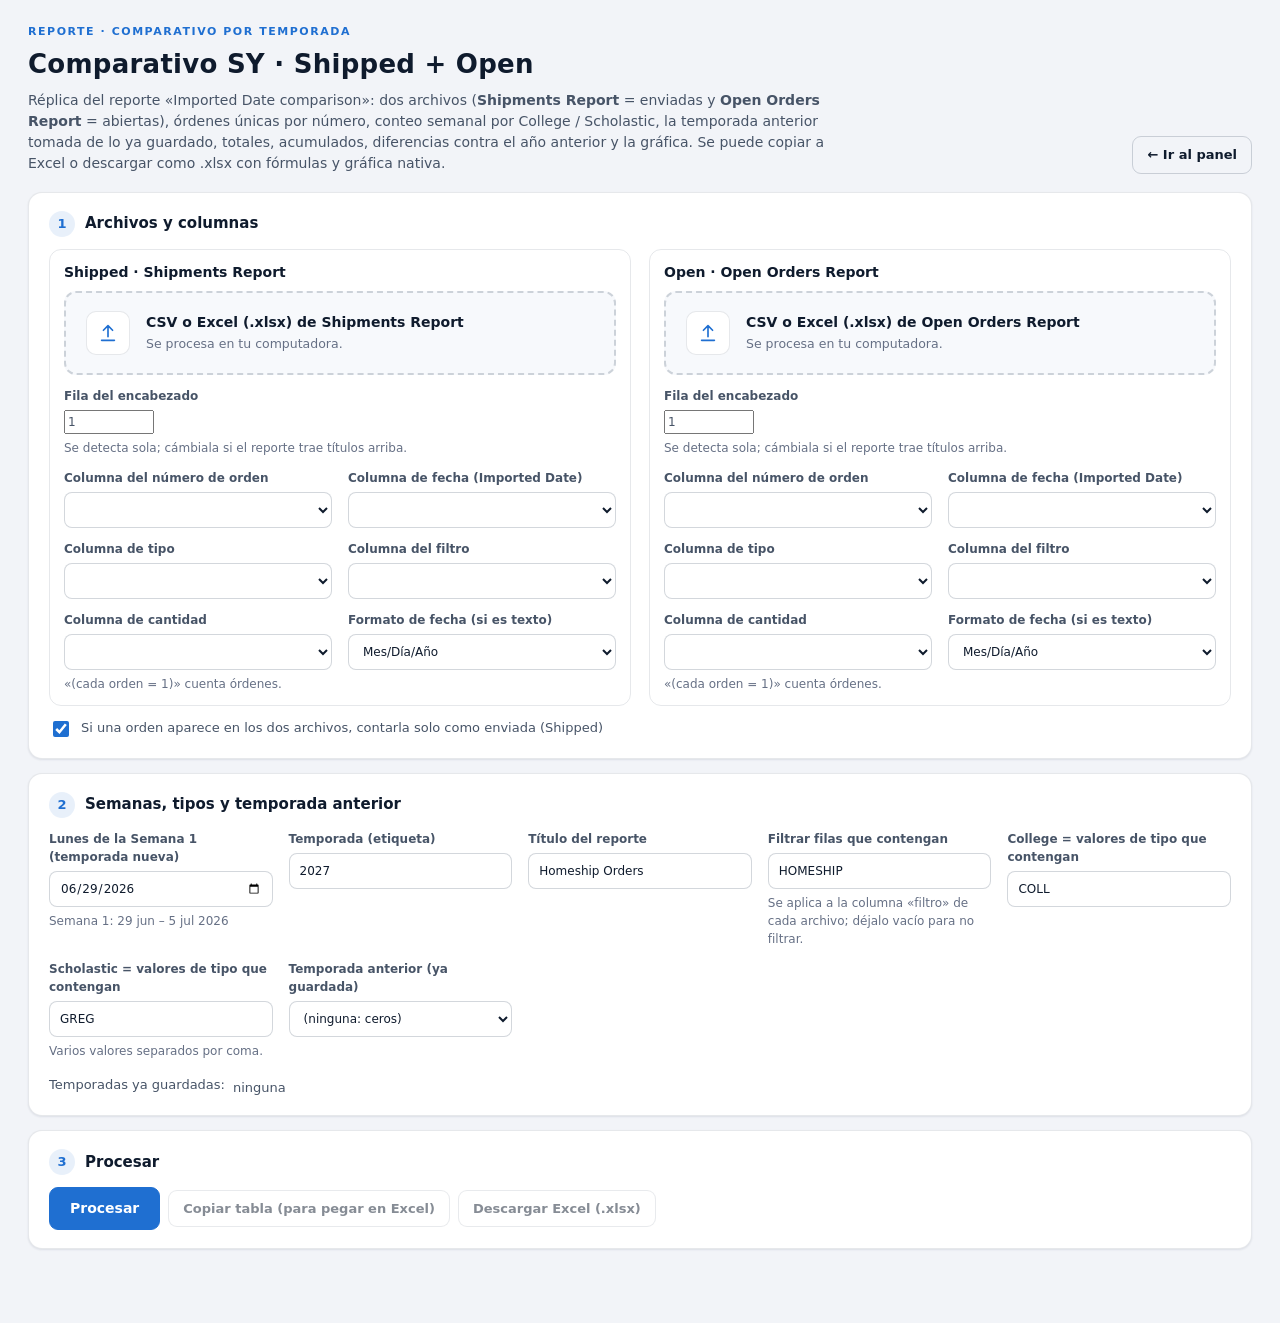
==== reportes/comparativo-sy.html @ ea0048f9 "Reporte Comparativo SY (Shipped + Open) réplica del xlsx de ejemplo; v1.10.0 Co-Authored-By: Claude " ====
<!DOCTYPE html>
<html lang="es">
<head>
<meta charset="UTF-8">
<meta http-equiv="Content-Security-Policy" content="default-src 'self'; script-src 'self' 'unsafe-inline'; style-src 'self' 'unsafe-inline'; img-src 'self' data: blob:; font-src 'self'; connect-src 'self'; worker-src 'self'; manifest-src 'self'; frame-src 'self'; object-src 'none'; base-uri 'self'; form-action 'none'">
<meta name="viewport" content="width=device-width, initial-scale=1">
<title>Comparativo SY · Shipped + Open · Report Hub</title>
<link rel="icon" href="../icons/favicon.svg" type="image/svg+xml">
<link rel="stylesheet" href="reporte.css">
<script>try { var t = JSON.parse(localStorage.getItem('rh-tema') || '"auto"'); if (t === 'light' || t === 'dark') document.documentElement.setAttribute('data-theme', t); } catch (e) {}</script>
<style>
  .sy-wrap { max-height: none; }
  .sy-wrap table { border-collapse: separate; border-spacing: 0; font-size: 12.5px; }
  .sy-wrap td, .sy-wrap th { white-space: nowrap; padding: 4px 8px; border-bottom: 1px solid var(--border, #e5e7eb); text-align: right; }
  .sy-wrap td:nth-child(1), .sy-wrap td:nth-child(2) { text-align: left; position: sticky; background: var(--surface, #fff); z-index: 1; }
  .sy-wrap td:nth-child(1) { left: 0; min-width: 150px; max-width: 150px; overflow: hidden; text-overflow: ellipsis; }
  .sy-wrap td:nth-child(2) { left: 150px; min-width: 190px; border-right: 1px solid var(--border-2, #c3c8d1); }
  .sy-wrap tr.hd td { background: #0f2a4a; color: #fff; font-weight: 700; }
  .sy-wrap tr.hd td:nth-child(1), .sy-wrap tr.hd td:nth-child(2) { background: #0f2a4a; }
  .sy-wrap tr.sub td { font-weight: 700; background: var(--surface-3, #eef2f7); }
  .sy-wrap tr.sub td:nth-child(1), .sy-wrap tr.sub td:nth-child(2) { background: var(--surface-3, #eef2f7); }
  .sy-wrap td.neg { color: #b42318; }
  .sy-wrap td.pos { color: #067647; }
  .sy-chart { width: 100%; height: auto; margin-top: 14px; }
  .sy-chart text { fill: currentColor; font-size: 11px; }
  .sy-leyenda { display: flex; gap: 16px; flex-wrap: wrap; font-size: 13px; margin-top: 6px; }
  .sy-leyenda i { display: inline-block; width: 18px; height: 3px; vertical-align: middle; margin-right: 6px; border-radius: 2px; }
</style>
</head>
<body>
<div class="rp">
  <header class="rp-head">
    <div>
      <div class="eyebrow">Reporte · comparativo por temporada</div>
      <h1>Comparativo SY · Shipped + Open</h1>
      <p>Réplica del reporte «Imported Date comparison»: dos archivos (<strong>Shipments Report</strong> = enviadas y <strong>Open Orders Report</strong> = abiertas), órdenes únicas por número, conteo semanal por College / Scholastic, la temporada anterior tomada de lo ya guardado, totales, acumulados, diferencias contra el año anterior y la gráfica. Se puede copiar a Excel o descargar como .xlsx con fórmulas y gráfica nativa.</p>
    </div>
    <a class="btn ghost solo-suelto" href="../index.html">← Ir al panel</a>
  </header>

  <section class="card">
    <h2 class="step-h"><span class="step-n">1</span> Archivos y columnas</h2>
    <div class="dos-col" id="cfgArchivos"></div>
    <label class="check"><input type="checkbox" id="soloEnviada" checked> Si una orden aparece en los dos archivos, contarla solo como enviada (Shipped)</label>
  </section>

  <section class="card">
    <h2 class="step-h"><span class="step-n">2</span> Semanas, tipos y temporada anterior</h2>
    <div class="form-grid">
      <label class="fld">Lunes de la Semana 1 (temporada nueva) <input type="date" id="inicio" value="2026-06-29"><span class="hint" id="inicioInfo"></span></label>
      <label class="fld">Temporada (etiqueta) <input id="temporada" placeholder="p. ej. 2027"></label>
      <label class="fld">Título del reporte <input id="titulo" value="Homeship Orders"></label>
      <label class="fld">Filtrar filas que contengan <input id="palabra" value="HOMESHIP"><span class="hint">Se aplica a la columna «filtro» de cada archivo; déjalo vacío para no filtrar.</span></label>
      <label class="fld">College = valores de tipo que contengan <input id="gCollege" value="COLL"></label>
      <label class="fld">Scholastic = valores de tipo que contengan <input id="gScholastic" value="GREG"><span class="hint">Varios valores separados por coma.</span></label>
      <label class="fld">Temporada anterior (ya guardada) <select id="previa"></select></label>
    </div>
    <div class="inline">Temporadas ya guardadas: <span class="chips" id="temporadas"></span></div>
  </section>

  <section class="card">
    <h2 class="step-h"><span class="step-n">3</span> Procesar</h2>
    <div class="actions">
      <button id="go" class="btn primary lg" type="button">Procesar</button>
      <button id="copiar" class="btn" type="button" disabled>Copiar tabla (para pegar en Excel)</button>
      <button id="excel" class="btn" type="button" disabled>Descargar Excel (.xlsx)</button>
    </div>
    <div class="progress" id="progreso" hidden><div></div></div>
    <div id="estado"></div>
    <div id="aviso" class="aviso" hidden></div>
    <div id="usado" class="usado"></div>
  </section>

  <section class="card save" id="panelGuardar" hidden></section>

  <section class="card" id="resultados" hidden>
    <div id="salida" class="table-wrap sy-wrap"></div>
    <div id="grafica"></div>
  </section>

  <section class="card" id="auditoriaCard" hidden>
    <h2 class="step-h"><span class="step-n">✓</span> Auditoría</h2>
    <div class="table-wrap"><table class="tbl-cfg" id="audConteos"></table></div>
  </section>
</div>

<script src="../js/core/util.js"></script>
<script src="../js/core/store.js"></script>
<script src="../js/core/zip.js"></script>
<script src="../js/core/xlsx.js"></script>
<script src="../js/core/excel-filas.js"></script>
<script src="../js/core/csv.js"></script>
<script src="../js/registry.js"></script>
<script src="../js/puente.js"></script>
<script>
const $ = id => document.getElementById(id);
const esc = RH.util.esc;
const DATASET = 'comparativo-sy';
const CAMPOS = ['env', 'abi'];
const ARCH = { 1: { nombre: 'Shipped', informe: 'Shipments Report', campo: 'env' }, 2: { nombre: 'Open', informe: 'Open Orders Report', campo: 'abi' } };
const GRUPOS = [{ id: 'COLLEGE', etiqueta: 'College', input: 'gCollege' }, { id: 'SCHOLASTIC', etiqueta: 'Scholastic', input: 'gScholastic' }];
const NSEM = 52;
const enc = { 1: [], 2: [] };
let snapshotBase = null, ultimo = null, auditoria = null, procesando = false, cambioDurante = false;
let matriz = null, tsv = '', previas = [];

const norm = s => String(s == null ? '' : s).trim().replace(/,/g, '');
function normId(v) { const t = norm(v); if (t === '') return ''; const n = Number(t); return isFinite(n) ? String(n) : t.toUpperCase(); }
const lista = txt => String(txt).split(',').map(x => x.trim().toUpperCase()).filter(Boolean);
const syEtiqueta = temp => "SY'" + String(temp).slice(-2);

// ---------- tarjetas de archivo
function armarArchivos() {
  $('cfgArchivos').innerHTML = [1, 2].map(n => `
    <div class="arch">
      <h3 class="arch-t">${ARCH[n].nombre} · ${ARCH[n].informe}</h3>
      <label class="drop" id="zona${n}">
        <span class="drop-ico" aria-hidden="true"><svg viewBox="0 0 24 24" width="22" height="22"><path d="M12 16V4M7 9l5-5 5 5M5 20h14" fill="none" stroke="currentColor" stroke-width="1.8" stroke-linecap="round" stroke-linejoin="round"/></svg></span>
        <span><strong>CSV o Excel (.xlsx) de ${ARCH[n].informe}</strong><small id="archivoInfo${n}">Se procesa en tu computadora.</small></span>
        <input type="file" id="archivo${n}" accept=".csv,.xlsx,.xlsm,text/csv,application/vnd.openxmlformats-officedocument.spreadsheetml.sheet">
      </label>
      <label class="fld fld-hoja" id="hojaWrap${n}" hidden>Hoja del libro <select id="hoja${n}"></select></label>
      <label class="fld fld-hoja">Fila del encabezado <input type="number" min="1" id="filaEnc${n}" value="1" style="width:90px"><span class="hint">Se detecta sola; cámbiala si el reporte trae títulos arriba.</span></label>
      <div class="form-grid">
        <label class="fld">Columna del número de orden <select id="colId${n}"></select></label>
        <label class="fld">Columna de fecha (Imported Date) <select id="colFecha${n}"></select></label>
        <label class="fld">Columna de tipo <select id="colTipo${n}"></select></label>
        <label class="fld">Columna del filtro <select id="colFiltro${n}"></select></label>
        <label class="fld">Columna de cantidad <select id="colQty${n}"></select><span class="hint">«(cada orden = 1)» cuenta órdenes.</span></label>
        <label class="fld">Formato de fecha (si es texto)
          <select id="fmt${n}"><option value="MDY">Mes/Día/Año</option><option value="DMY">Día/Mes/Año</option></select></label>
      </div>
    </div>`).join('');
  [1, 2].forEach(n => {
    RH.puente.zonaArchivo($('zona' + n), $('archivo' + n), $('archivoInfo' + n));
    $('archivo' + n).addEventListener('change', () => alElegirArchivo(n));
    $('hoja' + n).addEventListener('change', () => alElegirArchivo(n));
    $('filaEnc' + n).addEventListener('change', () => alElegirArchivo(n));
  });
}

function llenar(sel, cols, preferidas, vacio) {
  const previa = sel.value;
  sel.replaceChildren(...[...(vacio ? [new Option(vacio, '')] : []), ...cols.map(c => new Option(c || '(sin nombre)', c))]);
  const pref = preferidas.map(re => cols.find(c => re.test(c))).find(Boolean);
  sel.value = cols.includes(previa) ? previa : (pref || (vacio ? '' : cols[0]) || '');
}

async function alElegirArchivo(n) {
  const f = $('archivo' + n).files[0];
  $('hojaWrap' + n).hidden = true;
  if (!f) { enc[n] = []; return; }
  try {
    const cols = await RH.puente.cargarEncabezados(f, $('hoja' + n), $('hojaWrap' + n), $('filaEnc' + n));
    enc[n] = cols;
    llenar($('colId' + n), cols, [/ORDER.*(NUMBER|NUM|NO|ID)|^ID$|ORDEN|PEDIDO|FOLIO/, /NUMBER|NUM|ID\b/]);
    llenar($('colFecha' + n), cols, [/^IMPORTED( DATE)?$/, /IMPORTED/, /FECHA|DATE/]);
    llenar($('colTipo' + n), cols, [/^ASSIGNMENT TYPE$/, /TYPE|TIPO/]);
    llenar($('colFiltro' + n), cols, [/^SERVICE ORDER TYPE$/, /SERVICE|SERVICIO/], '(sin filtro)');
    llenar($('colQty' + n), cols.filter(c => RH.csv.esCantidad(c)), [], '(cada orden = 1)');
    $('estado').textContent = '';
  } catch (e) {
    $('estado').textContent = 'No pude leer el encabezado de ' + ARCH[n].nombre + ': ' + e.message;
  }
}

// ---------- temporada anterior
const claveSel = s => s.id;
async function cargarPrevias() {
  let todas = [];
  try { todas = (await RH.store.snapshots(DATASET)).filter(x => !x.demo); } catch (e) { /* sin base */ }
  const inicio = $('inicio').value;
  previas = todas.filter(x => x.week1 !== inicio).sort((a, b) => (a.week1 || '').localeCompare(b.week1 || ''));
  const prev = $('previa').value;
  $('previa').replaceChildren(new Option('(ninguna: ceros)', ''), ...previas.map(s => new Option(s.season + ' · semana 1 = ' + RH.util.fmtFecha(s.week1), claveSel(s))));
  const antes = previas.filter(x => (x.week1 || '') < inicio);
  $('previa').value = previas.some(s => s.id === prev) ? prev : (antes.length ? antes[antes.length - 1].id : '');
  $('temporadas').textContent = todas.length ? todas.map(s => s.season).join(', ') : 'ninguna';
}

// ---------- procesar
async function procesar() {
  procesando = true; cambioDurante = false;
  try { await procesarArchivos(); } finally { procesando = false; }
}

async function procesarArchivos() {
  const archivos = [1, 2].map(n => ({
    n, file: $('archivo' + n).files[0], id: $('colId' + n).value, fecha: $('colFecha' + n).value, tipo: $('colTipo' + n).value,
    filtro: $('colFiltro' + n).value, qty: $('colQty' + n).value, fmt: $('fmt' + n).value,
    filaEnc: Math.max(1, Math.floor(+$('filaEnc' + n).value) || 1) - 1, hoja: null
  }));
  if (archivos.some(a => !a.file)) { $('estado').textContent = 'Elige los dos archivos (Shipped y Open).'; return; }
  const inicio = Date.parse($('inicio').value), inicioIso = $('inicio').value;
  if (!(inicio > 0)) { $('estado').textContent = 'Escribe el lunes de la semana 1.'; return; }
  const PALABRA = $('palabra').value.trim().toUpperCase();
  const grupos = GRUPOS.map(g => ({ id: g.id, claves: lista($(g.input).value) }));
  if (grupos.some(g => !g.claves.length)) { $('estado').textContent = 'Escribe los valores de tipo de College y de Scholastic.'; return; }
  archivos.forEach(a => { a.hoja = RH.puente.esExcel(a.file) ? $('hoja' + a.n).value : null; });

  ultimo = null; snapshotBase = null; matriz = null;
  $('go').disabled = true; $('progreso').hidden = false; $('aviso').hidden = true; $('usado').textContent = '';
  $('resultados').hidden = true; $('auditoriaCard').hidden = true; $('copiar').disabled = true; $('excel').disabled = true; guardarUI.ocultar();

  const propios = { 1: new Set(), 2: new Set() }, vistos = propios, datos = new Map();
  const est = { 1: { filas: 0, sinId: 0, dup: 0, enAmbos: 0, fuera: 0, otros: 0, unicas: 0, contadas: 0, na: 0 }, 2: { filas: 0, sinId: 0, dup: 0, enAmbos: 0, fuera: 0, otros: 0, unicas: 0, contadas: 0, na: 0 } };
  const sumas = { 1: 0, 2: 0 };
  let antes = 0, malas = 0, avisoExcel = null;
  const soloEnviada = $('soloEnviada').checked;
  // Shipped se lee primero (manda cuando una orden está en los dos archivos)
  try {
    for (const n of [1, 2]) {
      const a = archivos[n - 1], e = est[n], ix = {};
      const r = await RH.csv.leer(a.file, {
        hoja: a.hoja, columnasFecha: [a.fecha], filaEncabezado: a.filaEnc,
        alEncabezado(h) {
          ix.id = h.indexOf(a.id); ix.fecha = h.indexOf(a.fecha); ix.tipo = h.indexOf(a.tipo);
          ix.filtro = a.filtro ? h.indexOf(a.filtro) : -1; ix.qty = a.qty ? h.indexOf(a.qty) : -1;
          if (ix.id < 0 || ix.fecha < 0 || ix.tipo < 0 || (a.filtro && ix.filtro < 0) || (a.qty && ix.qty < 0)) throw new Error('En ' + ARCH[n].nombre + ' no encontré alguna de las columnas elegidas.');
        },
        alFila(row) {
          e.filas++;
          const id = normId(row[ix.id]);
          if (id === '') { e.sinId++; return; }
          if (propios[n].has(id)) { e.dup++; return; }          // repetida dentro del mismo archivo: cuenta una vez
          propios[n].add(id);
          if (n === 2 && propios[1].has(id)) { e.enAmbos++; if (soloEnviada) return; }
          e.unicas++;
          if (PALABRA && ix.filtro >= 0 && !String(row[ix.filtro] || '').toUpperCase().includes(PALABRA)) { e.fuera++; return; }
          const t = String(row[ix.tipo] || '').trim().toUpperCase();
          const g = grupos.find(gr => gr.claves.some(c => t.includes(c)));
          if (!g) { e.otros++; return; }
          const { semana, motivo } = RH.csv.semana(row[ix.fecha], inicio, a.fmt);
          const valor = ix.qty >= 0 ? RH.csv.num(row[ix.qty]) : 1;
          e.contadas++;
          if (semana === 'N/A') { e.na++; if (motivo === 'sin-fecha') malas++; else antes++; }
          if (!datos.has(semana)) datos.set(semana, new Map());
          const mt = datos.get(semana);
          if (!mt.has(g.id)) mt.set(g.id, { env: 0, abi: 0 });
          mt.get(g.id)[ARCH[n].campo] += valor; sumas[n] += valor;
        },
        alProgreso(leidos, total) {
          $('estado').textContent = 'Leyendo ' + ARCH[n].nombre + '… ' + Math.round(total ? leidos / total * 100 : 100) + ' %';
          $('progreso').firstElementChild.style.width = (total ? Math.min(100, leidos / total * 100) : 100).toFixed(1) + '%';
        }
      });
      if (r.aviso) avisoExcel = (avisoExcel ? avisoExcel + ' ' : '') + ARCH[n].nombre + ': ' + r.aviso;
    }
  } catch (err) {
    $('estado').textContent = 'Error: ' + err.message;
    $('go').disabled = false; $('progreso').hidden = true;
    return;
  }

  const cfgArch = archivos.map(a => ({ archivo: RH.puente.metaArchivo(a.file, a.hoja), colId: a.id, colFecha: a.fecha, colTipo: a.tipo, colFiltro: a.filtro || undefined, colQty: a.qty || undefined, fmt: a.fmt }));
  const snap = Object.assign(RH.puente.desdeMapa(datos, CAMPOS), {
    dataset: DATASET, week1: inicioIso,
    meta: {
      reporte: DATASET, archivo: { nombre: archivos.map(a => a.file.name).join(' + '), tam: archivos.reduce((t, a) => t + a.file.size, 0), modificado: Math.max(...archivos.map(a => a.file.lastModified)), tipo: 'excel/csv', hoja: null },
      archivos: cfgArch, filas: est[1].contadas + est[2].contadas, fechasMalas: malas, antesDeInicio: antes,
      config: { titulo: $('titulo').value.trim(), palabra: PALABRA, grupos: Object.fromEntries(grupos.map(g => [g.id, g.claves])), soloEnviada }
    }
  });
  snapshotBase = snap;
  auditoria = { est, vistos, sumas, archivos };
  $('estado').textContent = 'Listo. Órdenes únicas: Shipped ' + est[1].unicas.toLocaleString() + ' · Open ' + est[2].unicas.toLocaleString() +
    ' | Contadas (College + Scholastic): Shipped ' + est[1].contadas.toLocaleString() + ' · Open ' + est[2].contadas.toLocaleString() +
    ' | En N/A: ' + (antes + malas).toLocaleString();
  $('go').disabled = false; $('progreso').firstElementChild.style.width = '100%';
  await cargarPrevias();
  pintar(); pintarAuditoria();
  $('usado').textContent = 'Calculado con: Lunes de la Semana 1 = ' + inicioIso + ' · ' + archivos.map(a => ARCH[a.n].nombre + ': ' + a.file.name + ' (orden ' + a.id + ', fecha ' + a.fecha + ', tipo ' + a.tipo + (a.filtro ? ', filtro ' + a.filtro : '') + (a.qty ? ', cantidad ' + a.qty : '') + ')').join(' · ') + (PALABRA ? ' · Filtro: ' + PALABRA : '');
  if (cambioDurante) { $('aviso').hidden = false; $('aviso').textContent = 'La configuración cambió mientras se procesaba: pulsa «Procesar» otra vez antes de guardar.'; return; }
  ultimo = true;
  const semanasNum = [...datos.keys()].filter(k => k !== 'N/A');
  const avisos = RH.puente.avisosResultado({ base: snap.meta.filas, antesDeInicio: antes, fechasMalas: malas, maxSemana: Math.max(0, ...semanasNum), maxEnRango: RH.puente.ultimaSemana(semanasNum), fuera: RH.puente.fueraDeRango(datos, 'env') });
  if (avisoExcel) avisos.unshift(avisoExcel);
  [1, 2].forEach(n => { if (est[n].sinId) avisos.push(est[n].sinId.toLocaleString() + ' fila(s) de ' + ARCH[n].nombre + ' sin número de orden quedaron fuera.'); });
  [1, 2].forEach(n => { if (est[n].unicas && !est[n].contadas) avisos.push('Ninguna orden de ' + ARCH[n].nombre + ' coincide con el filtro y los tipos elegidos: revisa las columnas, la palabra del filtro y los valores de College / Scholastic.'); });
  $('aviso').hidden = !avisos.length;
  $('aviso').textContent = avisos.length ? '⚠ ' + avisos.join(' ') : '';
  guardarUI.mostrar('Temporada ' + ($('temporada').value || '(sin etiqueta)') + ' · Semana 1 = ' + RH.util.fmtFecha(inicioIso) + ' · ' + (est[1].contadas + est[2].contadas).toLocaleString() + ' órdenes contadas (Shipped ' + est[1].contadas.toLocaleString() + ' + Open ' + est[2].contadas.toLocaleString() + ').');
}

// ---------- la matriz del reporte (la misma para la tabla, el TSV y el Excel)
const L = RH.xlsx.col;
const fmtMDY = (iso, largo) => { const d = new Date(RH.util.isoToUTC(iso)); return (d.getUTCMonth() + 1) + '/' + d.getUTCDate() + '/' + (largo ? d.getUTCFullYear() : String(d.getUTCFullYear()).slice(-2)); };
function semanaIso(iso) {      // número de semana ISO del lunes dado
  const d = new Date(RH.util.isoToUTC(iso)); const dia = (d.getUTCDay() + 6) % 7;
  d.setUTCDate(d.getUTCDate() - dia + 3);
  const p = new Date(Date.UTC(d.getUTCFullYear(), 0, 4));
  return 1 + Math.round(((d - p) / 86400000 - 3 + ((p.getUTCDay() + 6) % 7)) / 7);
}

function construirMatriz() {
  const snap = snapshotBase; if (!snap) return null;
  const prev = previas.find(s => s.id === $('previa').value) || null;
  const temp = $('temporada').value.trim() || String(+snap.week1.slice(0, 4) + 1);
  const syA = prev ? syEtiqueta(prev.season) : "SY'prev", syN = syEtiqueta(temp);
  const titulo = $('titulo').value.trim() || 'Orders';
  const sem = Object.keys(snap.weeks).map(Number);
  const Lult = Math.min(NSEM, Math.max(0, ...sem, 0));
  const C0 = 2;                                       // columna C = «Previous Season» (N/A); semana w → columna C0 + w
  const col = w => C0 + w;
  const g = [];                                       // g[fila0][col] = {v?, f?, s}
  const put = (r, c, o) => { (g[r] = g[r] || [])[c] = o; };
  const txt = (r, c, t, s) => put(r, c, { v: t, s: s || 'texto' });

  const dato = (snapX, w, tipo, campos) => {
    const b = w === 0 ? (snapX.na || {}) : ((snapX.weeks[w] || {}));
    const o = b[tipo]; return o ? campos.reduce((t, k) => t + (+o[k] || 0), 0) : 0;
  };

  // fila 1 (índice 0): semana de calendario; fila 2: encabezados de la temporada anterior
  txt(0, 0, 'Imported Date', 'sub'); txt(0, 1, titulo + ' by Week ' + syA, 'sub');
  txt(1, 1, syA, 'header'); txt(1, C0, 'Previous Season', 'header');
  for (let w = 1; w <= NSEM; w++) {
    const lunesN = RH.util.addDays(snap.week1, (w - 1) * 7);
    put(0, col(w), { v: semanaIso(lunesN), s: 'texto' });
    const lunesP = prev ? RH.util.addDays(prev.week1, (w - 1) * 7) : null;
    txt(1, col(w), 'Week ' + w + (lunesP ? ' ' + fmtMDY(lunesP) : ''), 'header');
  }
  // bloque SY anterior (filas 3-6)
  const filasPrev = [[2, 'College', 'COLLEGE'], [3, 'Scholastic', 'SCHOLASTIC']];
  filasPrev.forEach(([r, et, tipo]) => {
    txt(r, 1, et);
    for (let w = 0; w <= NSEM; w++) put(r, col(w) , { v: prev ? dato(prev, w, tipo, CAMPOS) : 0, s: 'int' });
  });
  txt(4, 1, 'Total Regalia ' + syA, 'totTexto'); txt(5, 1, 'Total Regalia ' + syA + ' cum', 'totTexto');
  for (let w = 0; w <= NSEM; w++) {
    const c = col(w), X = L(c);
    put(4, c, { f: X + '3+' + X + '4', s: 'totInt' });
    put(5, c, { f: w === 0 ? X + '5' : L(c - 1) + '6+' + X + '5', s: 'totInt' });
  }
  // encabezado SY nuevo (fila 7)
  txt(6, 1, syN, 'header');
  for (let w = 1; w <= NSEM; w++) txt(6, col(w), 'Week ' + w + ' ' + fmtMDY(RH.util.addDays(snap.week1, (w - 1) * 7), true), 'header');

  // bloques Shipped (filas 8-11) y Open (filas 13-15)
  const bloque = (r0, campo, tit, tot, cum) => {
    txt(r0, 0, tit, 'sub');
    [['College', 'COLLEGE'], ['Scholastic', 'SCHOLASTIC']].forEach(([et, tipo], i) => {
      txt(r0 + i, 1, et);
      for (let w = 0; w <= NSEM; w++) { if (w > Lult) break; put(r0 + i, col(w), { v: dato(snap, w, tipo, [campo]), s: 'int' }); }
    });
    txt(r0 + 2, 1, tot, 'totTexto');
    for (let w = 0; w <= NSEM; w++) { if (w > Lult) break; const X = L(col(w)); put(r0 + 2, col(w), { f: X + (r0 + 1) + '+' + X + (r0 + 2), s: 'totInt' }); }
    if (cum) {
      txt(r0 + 3, 1, cum, 'totTexto');
      for (let w = 0; w <= NSEM; w++) { if (w > Lult) break; const X = L(col(w)); put(r0 + 3, col(w), { f: w === 0 ? X + (r0 + 3) : L(col(w) - 1) + (r0 + 4) + '+' + X + (r0 + 3), s: 'totInt' }); }
    }
  };
  bloque(7, 'env', "Shipped 'Shipments Report'", 'Total shipped ' + syN, 'Total shipped ' + syN + ' cum');
  bloque(12, 'abi', "Open 'Open Orders Report'", 'Total Open ' + syN, null);

  // totales (filas 16-18) y diferencias (20-22, 24-26): solo hasta la última semana con datos
  const defs = [[15, 'Total Regalia ' + syN, X => X + '10+' + X + '15'], [16, 'Total College', X => X + '8+' + X + '13'], [17, 'Total Scholastic', X => X + '9+' + X + '14']];
  defs.forEach(([r, et, f]) => { txt(r, 1, et, 'totTexto'); for (let w = 1; w <= Lult; w++) put(r, col(w), { f: f(L(col(w))), s: 'totInt' }); });
  const delt = [[19, 'Delta Regalia YOY', 16, 5], [20, 'Delta College', 17, 3], [21, 'Delta Scholastic', 18, 4]];
  delt.forEach(([r, et, a, b]) => { txt(r, 1, et, 'totTexto'); for (let w = 1; w <= Lult; w++) { const X = L(col(w)); put(r, col(w), { f: X + a + '-' + X + b, s: 'totDInt' }); } });
  const cum = [[23, 'Delta Cum Regalia YOY', 20], [24, 'Delta College', 21], [25, 'Delta Scholastic', 22]];
  cum.forEach(([r, et, de]) => { txt(r, 1, et, 'totTexto'); for (let w = 1; w <= Lult; w++) { const X = L(col(w)); put(r, col(w), { f: w === 1 ? X + de : L(col(w) - 1) + (r + 1) + '+' + X + de, s: 'totDInt' }); } });

  // evaluar las fórmulas (solo + y −) para mostrar los valores en pantalla
  const memo = new Map();
  const valorDe = (r, c) => {
    const k = r + ',' + c; if (memo.has(k)) return memo.get(k);
    const cel = (g[r] || [])[c]; let v = 0;
    if (cel) {
      if (cel.f) { v = 0; cel.f.replace(/([+-]?)([A-Z]+)(\d+)/g, (_, sg, cl, fl) => { let ci = 0; for (const ch of cl) ci = ci * 26 + ch.charCodeAt(0) - 64; const x = valorDe(+fl - 1, ci - 1); v += sg === '-' ? -x : x; return ''; }); }
      else v = typeof cel.v === 'number' ? cel.v : 0;
    }
    memo.set(k, v); return v;
  };
  const filasN = g.length, colsN = col(NSEM) + 1;
  g.forEach((fila, r) => (fila || []).forEach((cel, c) => { if (cel && cel.f) cel.v = valorDe(r, c); }));
  return { g, filasN, colsN, Lult, prev, syA, syN, titulo, C0, col, valorDe };
}

// ---------- pantalla
const TIPO_FILA = { header: 'hd', totTexto: 'sub', totInt: 'sub', totDInt: 'sub' };
function pintar() {
  if (!snapshotBase) return;
  matriz = construirMatriz();
  const { g, filasN, colsN } = matriz;
  let html = '<table>', t = [];
  for (let r = 0; r < filasN; r++) {
    const fila = g[r] || [];
    const clase = (fila[1] && TIPO_FILA[fila[1].s]) || (fila[2] && TIPO_FILA[fila[2].s]) || '';
    html += '<tr' + (clase ? ' class="' + clase + '"' : '') + '>';
    const tr = [];
    for (let c = 0; c < colsN; c++) {
      const cel = fila[c];
      const v = cel && cel.v != null ? cel.v : '';
      const delta = cel && cel.s === 'totDInt' && typeof v === 'number';
      html += '<td' + (delta ? ' class="' + (v < 0 ? 'neg' : v > 0 ? 'pos' : '') + '"' : '') + '>' + esc(typeof v === 'number' ? v.toLocaleString('en-US') : v) + '</td>';
      tr.push(v);
    }
    html += '</tr>'; t.push(tr.join('\t'));
  }
  html += '</table>';
  $('salida').innerHTML = html;
  tsv = t.join('\n');
  pintarGrafica();
  $('resultados').hidden = false; $('copiar').disabled = false; $('excel').disabled = false;
}

function seriesGrafica() {
  const m = matriz;
  const fila = (r, hasta) => Array.from({ length: NSEM }, (_, i) => i + 1 <= hasta ? m.valorDe(r, m.col(i + 1)) : null);
  return [
    { nombre: 'Total Regalia ' + m.syA, r: 4, color: '7C8AA5', v: fila(4, NSEM) },
    { nombre: 'Total shipped ' + m.syN, r: 9, color: '1F6FD1', v: fila(9, m.Lult) },
    { nombre: 'Total Regalia ' + m.syN, r: 15, color: 'E2751F', v: fila(15, m.Lult) }
  ];
}
function pintarGrafica() {
  const m = matriz, S = seriesGrafica();
  const W = 960, H = 320, ML = 52, MR = 14, MT = 14, MB = 30;
  const max = Math.max(1, ...S.flatMap(s => s.v.filter(x => x != null)));
  const paso = Math.pow(10, Math.floor(Math.log10(max))), techo = Math.ceil(max / paso) * paso;
  const x = i => ML + (W - ML - MR) * i / (NSEM - 1), y = v => MT + (H - MT - MB) * (1 - v / techo);
  let svg = '<svg class="sy-chart" viewBox="0 0 ' + W + ' ' + H + '" role="img" aria-label="Imported ' + esc(m.syA + ' vs ' + m.syN) + '">';
  for (let k = 0; k <= 4; k++) { const v = techo * k / 4; svg += '<line x1="' + ML + '" x2="' + (W - MR) + '" y1="' + y(v) + '" y2="' + y(v) + '" stroke="currentColor" opacity=".12"/><text x="' + (ML - 6) + '" y="' + (y(v) + 4) + '" text-anchor="end">' + Math.round(v).toLocaleString('en-US') + '</text>'; }
  for (let w = 1; w <= NSEM; w += 4) svg += '<text x="' + x(w - 1) + '" y="' + (H - 8) + '" text-anchor="middle">' + w + '</text>';
  S.forEach(s => {
    let d = '', abierto = false;
    s.v.forEach((v, i) => { if (v == null) { abierto = false; return; } d += (abierto ? 'L' : 'M') + x(i).toFixed(1) + ' ' + y(v).toFixed(1); abierto = true; });
    svg += '<path d="' + d + '" fill="none" stroke="#' + s.color + '" stroke-width="2.4" stroke-linejoin="round"/>';
  });
  svg += '</svg><div class="sy-leyenda">' + S.map(s => '<span><i style="background:#' + s.color + '"></i>' + esc(s.nombre) + '</span>').join('') + '</div>';
  $('grafica').innerHTML = '<h3 class="arch-t" style="margin-top:14px">Imported ' + esc(m.syA) + ' vs ' + esc(m.syN) + ' (órdenes por semana)</h3>' + svg;
}

$('previa').addEventListener('change', () => { if (snapshotBase) pintar(); });
['titulo'].forEach(id => $(id).addEventListener('input', () => { if (snapshotBase) pintar(); }));
$('copiar').onclick = async () => { await RH.util.copiarTexto(tsv); RH.util.toast('Tabla copiada.', { tipo: 'ok' }); };

// ---------- Excel con el mismo diseño, fórmulas vivas y gráfica nativa
$('excel').onclick = async () => {
  if (!matriz) return;
  const m = matriz, wb = RH.xlsx.libro({ titulo: m.titulo + ' ' + m.syA + ' vs ' + m.syN });
  const h = wb.hoja(m.titulo.slice(0, 28) || 'Comparativo', { grid: true });
  const E = RH.xlsx.ESTILOS;
  for (let r = 0; r < m.filasN; r++) {
    const fila = (m.g[r] || []).map(c => c ? { v: c.v, f: c.f, s: c.s } : null);
    const lleno = fila.length ? fila : [];
    h.fila(lleno);
  }
  h.ancho([24, 30, 14].concat(Array(NSEM).fill(14)));
  h.congelar(2, 3);
  const S = seriesGrafica();
  h.grafica({
    tipo: 'line', titulo: 'Imported ' + m.syA + ' vs ' + m.syN,
    categorias: Array.from({ length: NSEM }, (_, i) => (m.g[1][m.col(i + 1)] || {}).v),
    cat: { fila: 1, c1: m.col(1), c2: m.col(NSEM) },
    series: S.map(s => ({ nombre: s.nombre, nombreRef: { c: 1, r: s.r }, fila: s.r, c1: m.col(1), c2: m.col(NSEM), color: s.color, valores: s.v })),
    formatoEje: '#,##0', formatoCache: '#,##0',
    ancla: { c: 1, r: m.filasN + 2, w: 16, h: 22 }
  });
  const blob = await wb.blob();
  RH.util.descargar(blob, RH.util.nombreArchivo('Imported Date comparison ' + m.syA + ' vs ' + m.syN) + '.xlsx');
  RH.util.toast('Excel descargado con fórmulas y gráfica nativa (editable).', { tipo: 'ok' });
};

// ---------- auditoría
function pintarAuditoria() {
  const A = auditoria; if (!A) return;
  const f = n => n.toLocaleString();
  const e = A.est;
  const filas = [
    ['Filas leídas (Shipped / Open)', f(e[1].filas) + ' / ' + f(e[2].filas)],
    ['Filas sin número de orden (excluidas)', f(e[1].sinId) + ' / ' + f(e[2].sinId)],
    ['Repetidas dentro del mismo archivo', f(e[1].dup) + ' / ' + f(e[2].dup)],
    ['Órdenes de Open que también están en Shipped', f(e[2].enAmbos) + (document.getElementById('soloEnviada').checked ? ' (solo cuentan como Shipped)' : ' (cuentan en los dos)')],
    ['Órdenes únicas (Shipped / Open)', f(e[1].unicas) + ' / ' + f(e[2].unicas)],
    ['Fuera del filtro', f(e[1].fuera) + ' / ' + f(e[2].fuera)],
    ['Con tipo distinto de College / Scholastic (no se cuentan)', f(e[1].otros) + ' / ' + f(e[2].otros)],
    ['Contadas (Shipped / Open)', f(e[1].contadas) + ' / ' + f(e[2].contadas)],
    ['De ellas en N/A (antes de la semana 1 o sin fecha)', f(e[1].na) + ' / ' + f(e[2].na)]
  ];
  $('audConteos').innerHTML = filas.map(r => '<tr><td>' + esc(r[0]) + '</td><td class="num"><strong>' + esc(r[1]) + '</strong></td></tr>').join('');
  $('auditoriaCard').hidden = false;
}

// ---------- guardar en el dashboard
const guardarUI = RH.puente.panelGuardar({
  contenedor: $('panelGuardar'),
  dataset: DATASET,
  construir() {
    if (!ultimo || !snapshotBase) throw new Error('Primero procesa los archivos.');
    return Object.assign({}, snapshotBase, { season: $('temporada').value.trim(), meta: Object.assign({}, snapshotBase.meta, { config: Object.assign({}, snapshotBase.meta.config, { titulo: $('titulo').value.trim() }) }) });
  },
  validar(snap) {
    const avisos = [];
    if (new Date(snap.week1 + 'T00:00:00Z').getUTCDay() !== 1) avisos.push('El lunes de la semana 1 (' + snap.week1 + ') no es lunes.');
    if (snap.meta.filas && snap.meta.antesDeInicio > snap.meta.filas * 0.3) avisos.push('El ' + Math.round(snap.meta.antesDeInicio / snap.meta.filas * 100) + ' % de las órdenes quedó antes de la semana 1. ¿La fecha de inicio corresponde a estos archivos?');
    avisos.push(...RH.puente.avisoSemanas(snap));
    return avisos.length ? avisos.join(' ') : null;
  }
});

armarArchivos();
$('go').onclick = procesar;
RH.puente.enlazarTemporada($('inicio'), $('temporada'), $('inicioInfo'));
cargarPrevias();
window.addEventListener('focus', () => { cargarPrevias().then(() => { if (snapshotBase) pintar(); }); });
RH.puente.invalidarAlCambiar([$('cfgArchivos'), $('inicio'), $('palabra'), $('gCollege'), $('gScholastic'), $('soloEnviada')], () => {
  if (procesando) { cambioDurante = true; return; }
  if (!ultimo) return;
  ultimo = null; guardarUI.ocultar();
  $('aviso').hidden = false;
  $('aviso').textContent = 'La configuración cambió: pulsa «Procesar» otra vez antes de guardar en el dashboard.';
});
$('inicio').addEventListener('change', cargarPrevias);
</script>
</body>
</html>
---- reportes/reporte.css ----
/* Report Hub · estilos de las páginas de reporte (dentro de la app o sueltas) */
@import url("../css/tokens.css");

*, *::before, *::after { box-sizing: border-box; }
body { margin: 0; font-family: var(--font); font-size: 14px; line-height: 1.5; color: var(--text-1); background: var(--bg); -webkit-font-smoothing: antialiased; }
[hidden] { display: none !important; }
button, input, select { font: inherit; color: inherit; }
:focus-visible { outline: 2px solid var(--accent); outline-offset: 2px; }
a { color: var(--accent); }
.muted { color: var(--text-3); }

.rp { max-width: 1280px; margin: 0 auto; padding: 24px 28px 60px; }
.rp-head { display: flex; justify-content: space-between; align-items: flex-end; gap: 16px; flex-wrap: wrap; margin-bottom: 18px; }
.rp-head h1 { margin: 0; font-size: 26px; letter-spacing: .01em; }
.rp-head p { margin: 6px 0 0; color: var(--text-2); max-width: 820px; }
.eyebrow { font-size: 11px; letter-spacing: .14em; text-transform: uppercase; color: var(--accent); font-weight: 700; margin-bottom: 4px; }
.embebido .rp-head .solo-suelto, .embebido .rp-head .eyebrow, .embebido .rp-head h1 { display: none; }
.embebido .rp-head { margin-bottom: 12px; }
.embebido .rp { padding-top: 16px; }

.card { background: var(--surface); border: 1px solid var(--border); border-radius: var(--radius); box-shadow: var(--shadow-1); padding: 18px 20px; margin-bottom: 14px; }
.step-h { display: flex; align-items: center; gap: 10px; margin: 0 0 12px; font-size: 15px; }
.step-n { width: 26px; height: 26px; border-radius: 50%; background: var(--accent-soft); color: var(--accent); font-weight: 800; font-size: 13px; display: inline-flex; align-items: center; justify-content: center; flex: none; }
.cols-2 { display: grid; grid-template-columns: minmax(0, 1fr) minmax(0, 1fr); gap: 14px; }

.btn { display: inline-flex; align-items: center; gap: 7px; padding: 8px 14px; border-radius: var(--radius-sm); border: 1px solid var(--border-2); background: var(--surface); color: var(--text-1); font-weight: 600; font-size: 13px; cursor: pointer; text-decoration: none; white-space: nowrap; }
.btn:hover { background: var(--surface-2); }
.btn.primary { background: var(--accent); border-color: var(--accent); color: var(--accent-ink); }
.btn.primary:hover { background: var(--accent-hover); }
.btn.ghost { background: transparent; }
.btn.danger { background: var(--bad); border-color: var(--bad); color: #fff; }
.btn:disabled { opacity: .5; cursor: not-allowed; }
.btn.lg { padding: 10px 20px; font-size: 14px; }

/* zona de archivo */
.drop { display: flex; align-items: center; gap: 16px; border: 2px dashed var(--border-2); border-radius: 12px; padding: 18px 20px; cursor: pointer; background: var(--surface-2); transition: border-color .15s, background .15s; }
.drop:hover, .drop.drag { border-color: var(--accent); background: var(--accent-soft); }
.drop.has { border-style: solid; border-color: color-mix(in srgb, var(--good) 50%, transparent); }
.drop input[type=file] { position: absolute; opacity: 0; width: 1px; height: 1px; }
.drop-ico { width: 44px; height: 44px; border-radius: 10px; background: var(--surface); border: 1px solid var(--border); display: inline-flex; align-items: center; justify-content: center; color: var(--accent); flex: none; }
.drop strong { display: block; font-size: 14px; }
.drop small { color: var(--text-3); font-size: 12.5px; }

/* formulario */
.form-grid { display: grid; grid-template-columns: repeat(auto-fill, minmax(220px, 1fr)); gap: 12px 16px; margin-top: 12px; }
.fld { display: flex; flex-direction: column; gap: 5px; font-size: 12px; font-weight: 600; color: var(--text-2); }
.fld input, .fld select { font-weight: 400; }
input[type="text"], input[type="date"], input:not([type]), select {
  border: 1px solid var(--border-2); background: var(--surface); border-radius: 8px; padding: 7px 10px; min-height: 36px; color: var(--text-1); width: 100%;
}
input[size] { width: auto; }
.check { display: flex; align-items: flex-start; gap: 9px; font-size: 13px; color: var(--text-2); margin-top: 12px; cursor: pointer; }
.check input { margin-top: 3px; accent-color: var(--accent); width: 16px; height: 16px; flex: none; }
.hint { font-size: 12px; color: var(--text-3); font-weight: 400; }
.hint.warn { color: var(--warn); }
.inline { display: flex; align-items: center; gap: 8px; flex-wrap: wrap; font-size: 13px; color: var(--text-2); margin-top: 12px; }
.chips { display: flex; flex-wrap: wrap; gap: 6px; margin-top: 6px; }
.chip-btn { border: 1px solid var(--border-2); background: var(--surface); border-radius: 99px; padding: 4px 11px; font-size: 12px; cursor: pointer; color: var(--text-2); }
.chip-btn:hover { border-color: var(--accent); color: var(--text-1); }
details.adv { margin-top: 12px; }
details.adv summary { cursor: pointer; color: var(--accent); font-weight: 600; font-size: 13px; }

/* configuración de columnas QTY (misma lógica que el original) */
#config fieldset { border: 1px solid var(--border); border-radius: 10px; padding: 10px 14px 12px; margin: 12px 0 0; }
#config legend { font-size: 13px; padding: 0 6px; color: var(--text-2); }
#config .grid { display: grid; grid-template-columns: repeat(auto-fill, minmax(300px, 1fr)); gap: 6px 14px; }
#config .item { display: flex; justify-content: space-between; align-items: center; gap: 8px; padding: 4px 6px 4px 10px; border-radius: 8px; border: 1px solid transparent; }
#config .item.obj { background: color-mix(in srgb, var(--good) 12%, transparent); border-color: color-mix(in srgb, var(--good) 30%, transparent); }
#config .item.ign { background: var(--surface-3); color: var(--text-3); }
#config .item span { font-size: 12.5px; overflow: hidden; text-overflow: ellipsis; white-space: nowrap; }
#config .item select { width: auto; min-height: 30px; padding: 3px 8px; font-size: 12.5px; }

/* proceso */
.actions { display: flex; gap: 8px; flex-wrap: wrap; align-items: center; }
.progress { height: 6px; border-radius: 99px; background: var(--surface-3); overflow: hidden; margin-top: 14px; }
.progress > div { height: 100%; width: 0; background: linear-gradient(90deg, var(--accent), #5598e7); border-radius: 99px; transition: width .2s; }
#estado, #concilia, #cols { margin-top: 10px; color: var(--text-2); font-size: 13px; }
#concilia { font-weight: 650; color: var(--text-1); }
#cols { font-size: 12.5px; line-height: 1.6; background: var(--surface-2); border: 1px solid var(--border); border-radius: 10px; padding: 10px 12px; }
#cols:empty, #concilia:empty, #estado:empty { display: none; }

/* panel de guardado */
.save { display: flex; gap: 14px; align-items: flex-start; border: 1px solid color-mix(in srgb, var(--accent) 35%, transparent); background: linear-gradient(135deg, var(--accent-soft), transparent 70%); }
.save-ico { width: 34px; height: 34px; border-radius: 50%; background: var(--accent); color: #fff; display: inline-flex; align-items: center; justify-content: center; font-weight: 800; flex: none; }
.save-body { flex: 1; min-width: 0; }
.save h3 { margin: 2px 0 2px; font-size: 16px; }
.save-sum { color: var(--text-2); font-size: 13px; }
.save-actions { display: flex; gap: 8px; flex-wrap: wrap; margin-top: 10px; }
.save-msg { font-size: 13px; margin-top: 8px; }
.save-msg.ok { color: var(--good); font-weight: 600; }
.save-msg.err { color: var(--bad); font-weight: 600; }

/* tablas de resultados */
.res-h { display: flex; justify-content: space-between; align-items: center; gap: 10px; flex-wrap: wrap; }
.res-h h2 { margin: 0; font-size: 16px; }
.table-wrap { overflow: auto; max-height: 620px; border: 1px solid var(--border); border-radius: 10px; margin-top: 12px; }
.table-wrap:empty { display: none; }
table { border-collapse: collapse; font-size: 12.5px; font-variant-numeric: tabular-nums; }
th, td { border-bottom: 1px solid var(--border); padding: 6px 10px; text-align: right; white-space: nowrap; }
th { position: sticky; top: 0; background: var(--brand); color: #fff; font-weight: 600; font-size: 12px; z-index: 1; }
td:first-child, td:nth-child(2) { text-align: left; }
tbody tr:nth-child(even) td, table tr:nth-child(even) td { background: color-mix(in srgb, var(--surface-2) 70%, transparent); }
tr.total td { font-weight: 700; background: var(--surface-3) !important; border-top: 1px solid var(--border-2); }
#detalle td { text-align: left; }
#detalle h3 { font-size: 14px; margin: 18px 0 6px; }
#detalle table { margin-top: 6px; }

.dlg { border: 1px solid var(--border-2); border-radius: 14px; padding: 22px 22px 18px; max-width: 460px; background: var(--surface); color: var(--text-1); box-shadow: var(--shadow-2); }
.dlg::backdrop { background: rgba(10, 19, 34, .45); }
.dlg h3 { margin: 0 0 8px; }
.dlg p { margin: 0 0 18px; color: var(--text-2); }
.dlg-actions { display: flex; justify-content: flex-end; gap: 8px; }
.toasts { position: fixed; right: 20px; bottom: 20px; z-index: 200; display: flex; flex-direction: column; gap: 10px; align-items: flex-end; }
.toast { display: flex; align-items: center; gap: 10px; background: var(--brand); color: #fff; border-radius: 11px; padding: 10px 12px; box-shadow: var(--shadow-2); font-size: 13px; max-width: 440px; opacity: 0; transform: translateY(10px); transition: .2s; }
.toast.in { opacity: 1; transform: none; }
.toast-ico { width: 22px; height: 22px; border-radius: 50%; display: inline-flex; align-items: center; justify-content: center; background: rgba(255,255,255,.15); font-weight: 800; font-size: 12px; }
.toast-x, .toast-btn { border: 0; background: none; color: #fff; cursor: pointer; }

@media (max-width: 760px) {
  .rp { padding: 16px 16px 48px; }
  .cols-2 { grid-template-columns: 1fr; }
  .drop { flex-direction: column; align-items: flex-start; }
}

/* avisos de configuración, configuración usada y selector de hoja de Excel */
.usado { font-size: 12.5px; color: var(--text-2); margin: 6px 0 0; background: var(--surface-2); border: 1px solid var(--border); border-radius: 8px; padding: 6px 10px; }
.usado:empty { display: none; }
.aviso { margin-top: 12px; padding: 10px 12px; border-radius: 10px; background: var(--warn-bg); border: 1px solid var(--warn-border); color: var(--warn); font-weight: 600; font-size: 13px; }
.fld-hoja { margin-top: 12px; max-width: 380px; }

.checks { display: grid; grid-template-columns: repeat(auto-fill, minmax(190px, 1fr)); gap: 2px 14px; max-height: 220px; overflow: auto; padding: 4px 2px; }
.checks .check { margin-top: 6px; }
.concilia { font-size: 12.5px; color: var(--text-2); margin: 10px 0; }
.table-wrap tr.na td { background: var(--surface-3, #eef2f7); font-style: italic; }
.table-wrap tr.tot td { font-weight: 700; border-top: 2px solid var(--border-2, #c3c8d1); }
.checks.anchos { grid-template-columns: repeat(auto-fit, minmax(300px, 1fr)); max-height: none; overflow: visible; }
.dos-col { display: grid; grid-template-columns: repeat(auto-fit, minmax(380px, 1fr)); gap: 18px; margin-top: 8px; }
.arch { border: 1px solid var(--border); border-radius: 12px; padding: 12px 14px; }
.arch-t { margin: 0 0 8px; font-size: 14px; }
.tbl-cfg { border-collapse: collapse; width: 100%; font-size: 13px; }
.tbl-cfg th, .tbl-cfg td { padding: 5px 8px; border-bottom: 1px solid var(--border); text-align: left; }
.tbl-cfg td.num { text-align: right; }
.tbl-cfg input:not([type=checkbox]), .tbl-cfg select { width: 100%; min-width: 120px; }
.tipos-wrap { max-height: 320px; overflow: auto; margin-top: 10px; }
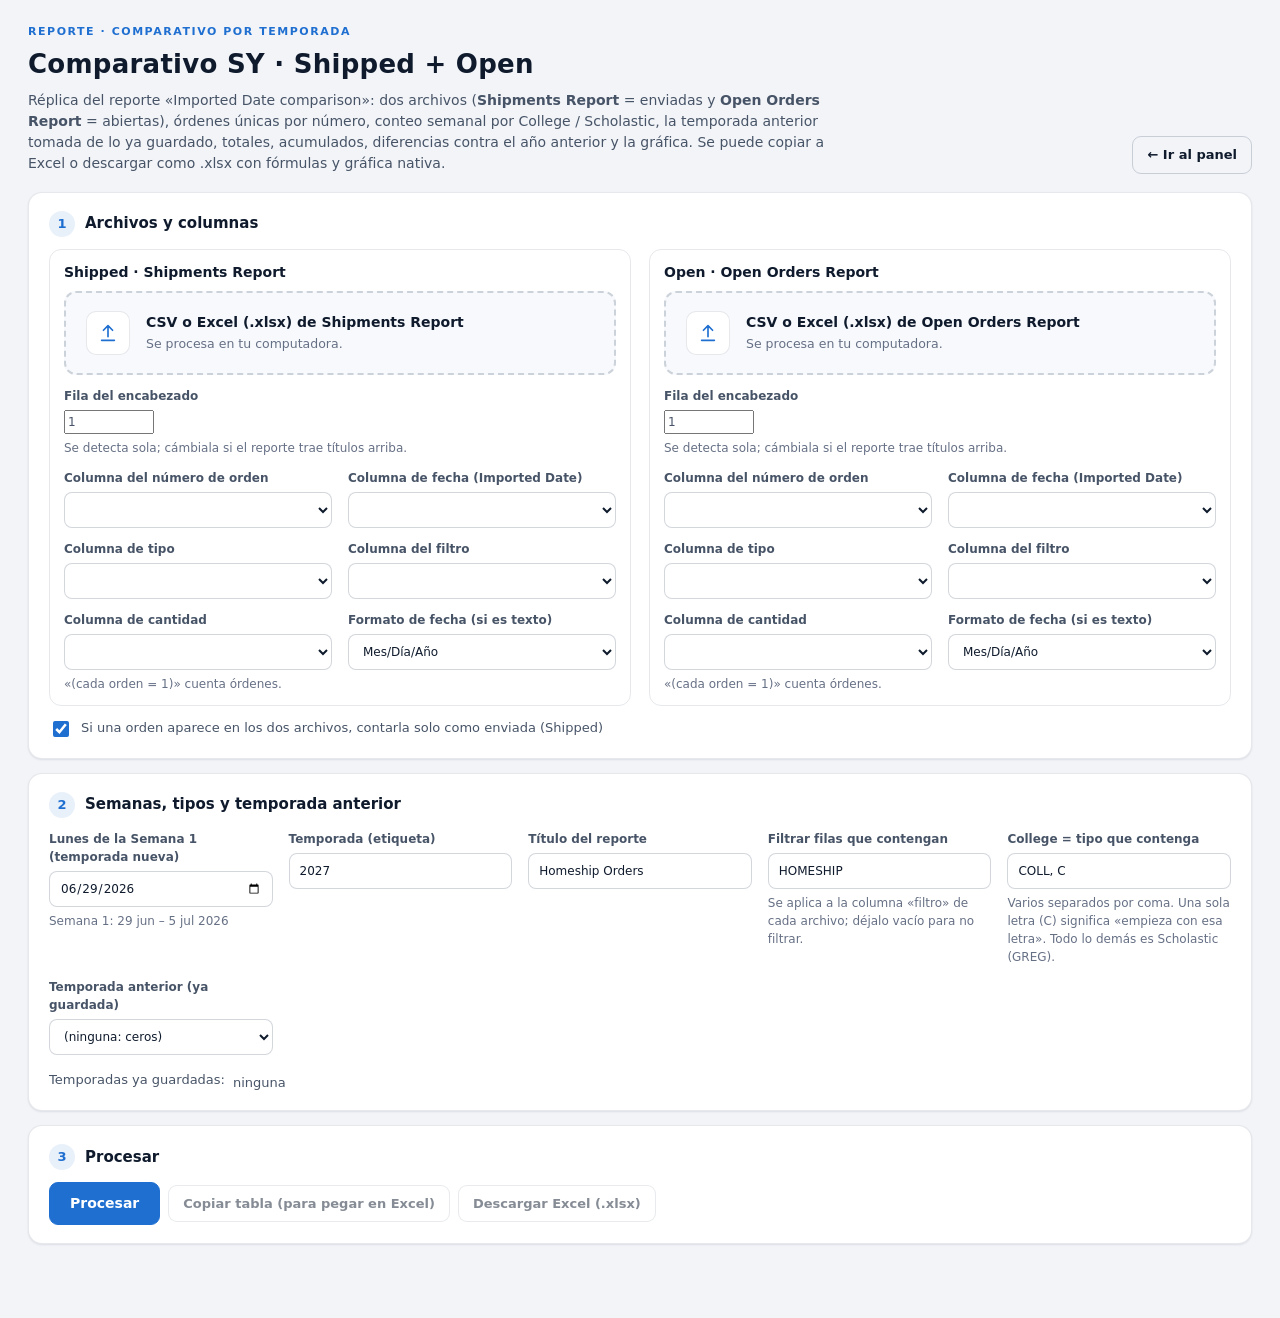
==== commit 52b035e7: "Comparativo SY: College por palabra o letra, Scholastic es todo lo demás Co-Authored-By: Claude Sonn" ====
--- a/reportes/comparativo-sy.html
+++ b/reportes/comparativo-sy.html
@@ -51,8 +51,7 @@
       <label class="fld">Temporada (etiqueta) <input id="temporada" placeholder="p. ej. 2027"></label>
       <label class="fld">Título del reporte <input id="titulo" value="Homeship Orders"></label>
       <label class="fld">Filtrar filas que contengan <input id="palabra" value="HOMESHIP"><span class="hint">Se aplica a la columna «filtro» de cada archivo; déjalo vacío para no filtrar.</span></label>
-      <label class="fld">College = valores de tipo que contengan <input id="gCollege" value="COLL"></label>
-      <label class="fld">Scholastic = valores de tipo que contengan <input id="gScholastic" value="GREG"><span class="hint">Varios valores separados por coma.</span></label>
+      <label class="fld">College = tipo que contenga <input id="gCollege" value="COLL, C"><span class="hint">Varios separados por coma. Una sola letra (C) significa «empieza con esa letra». Todo lo demás es Scholastic (GREG).</span></label>
       <label class="fld">Temporada anterior (ya guardada) <select id="previa"></select></label>
     </div>
     <div class="inline">Temporadas ya guardadas: <span class="chips" id="temporadas"></span></div>
@@ -98,7 +97,6 @@
 const DATASET = 'comparativo-sy';
 const CAMPOS = ['env', 'abi'];
 const ARCH = { 1: { nombre: 'Shipped', informe: 'Shipments Report', campo: 'env' }, 2: { nombre: 'Open', informe: 'Open Orders Report', campo: 'abi' } };
-const GRUPOS = [{ id: 'COLLEGE', etiqueta: 'College', input: 'gCollege' }, { id: 'SCHOLASTIC', etiqueta: 'Scholastic', input: 'gScholastic' }];
 const NSEM = 52;
 const enc = { 1: [], 2: [] };
 let snapshotBase = null, ultimo = null, auditoria = null, procesando = false, cambioDurante = false;
@@ -194,8 +192,9 @@
   const inicio = Date.parse($('inicio').value), inicioIso = $('inicio').value;
   if (!(inicio > 0)) { $('estado').textContent = 'Escribe el lunes de la semana 1.'; return; }
   const PALABRA = $('palabra').value.trim().toUpperCase();
-  const grupos = GRUPOS.map(g => ({ id: g.id, claves: lista($(g.input).value) }));
-  if (grupos.some(g => !g.claves.length)) { $('estado').textContent = 'Escribe los valores de tipo de College y de Scholastic.'; return; }
+  const claves = lista($('gCollege').value);
+  if (!claves.length) { $('estado').textContent = 'Escribe los valores de tipo que cuentan como College.'; return; }
+  const esCollege = t => claves.some(c => c.length === 1 ? t.startsWith(c) : t.includes(c));
   archivos.forEach(a => { a.hoja = RH.puente.esExcel(a.file) ? $('hoja' + a.n).value : null; });
 
   ultimo = null; snapshotBase = null; matriz = null;
@@ -228,8 +227,7 @@
           e.unicas++;
           if (PALABRA && ix.filtro >= 0 && !String(row[ix.filtro] || '').toUpperCase().includes(PALABRA)) { e.fuera++; return; }
           const t = String(row[ix.tipo] || '').trim().toUpperCase();
-          const g = grupos.find(gr => gr.claves.some(c => t.includes(c)));
-          if (!g) { e.otros++; return; }
+          const g = { id: esCollege(t) ? 'COLLEGE' : 'SCHOLASTIC' };      // Scholastic (GREG) es todo lo demás
           const { semana, motivo } = RH.csv.semana(row[ix.fecha], inicio, a.fmt);
           const valor = ix.qty >= 0 ? RH.csv.num(row[ix.qty]) : 1;
           e.contadas++;
@@ -258,7 +256,7 @@
     meta: {
       reporte: DATASET, archivo: { nombre: archivos.map(a => a.file.name).join(' + '), tam: archivos.reduce((t, a) => t + a.file.size, 0), modificado: Math.max(...archivos.map(a => a.file.lastModified)), tipo: 'excel/csv', hoja: null },
       archivos: cfgArch, filas: est[1].contadas + est[2].contadas, fechasMalas: malas, antesDeInicio: antes,
-      config: { titulo: $('titulo').value.trim(), palabra: PALABRA, grupos: Object.fromEntries(grupos.map(g => [g.id, g.claves])), soloEnviada }
+      config: { titulo: $('titulo').value.trim(), palabra: PALABRA, college: claves, soloEnviada }
     }
   });
   snapshotBase = snap;
@@ -276,7 +274,7 @@
   const avisos = RH.puente.avisosResultado({ base: snap.meta.filas, antesDeInicio: antes, fechasMalas: malas, maxSemana: Math.max(0, ...semanasNum), maxEnRango: RH.puente.ultimaSemana(semanasNum), fuera: RH.puente.fueraDeRango(datos, 'env') });
   if (avisoExcel) avisos.unshift(avisoExcel);
   [1, 2].forEach(n => { if (est[n].sinId) avisos.push(est[n].sinId.toLocaleString() + ' fila(s) de ' + ARCH[n].nombre + ' sin número de orden quedaron fuera.'); });
-  [1, 2].forEach(n => { if (est[n].unicas && !est[n].contadas) avisos.push('Ninguna orden de ' + ARCH[n].nombre + ' coincide con el filtro y los tipos elegidos: revisa las columnas, la palabra del filtro y los valores de College / Scholastic.'); });
+  [1, 2].forEach(n => { if (est[n].unicas && !est[n].contadas) avisos.push('Ninguna orden de ' + ARCH[n].nombre + ' coincide con el filtro y los tipos elegidos: revisa las columnas y la palabra del filtro.'); });
   $('aviso').hidden = !avisos.length;
   $('aviso').textContent = avisos.length ? '⚠ ' + avisos.join(' ') : '';
   guardarUI.mostrar('Temporada ' + ($('temporada').value || '(sin etiqueta)') + ' · Semana 1 = ' + RH.util.fmtFecha(inicioIso) + ' · ' + (est[1].contadas + est[2].contadas).toLocaleString() + ' órdenes contadas (Shipped ' + est[1].contadas.toLocaleString() + ' + Open ' + est[2].contadas.toLocaleString() + ').');
@@ -475,7 +473,6 @@
     ['Órdenes de Open que también están en Shipped', f(e[2].enAmbos) + (document.getElementById('soloEnviada').checked ? ' (solo cuentan como Shipped)' : ' (cuentan en los dos)')],
     ['Órdenes únicas (Shipped / Open)', f(e[1].unicas) + ' / ' + f(e[2].unicas)],
     ['Fuera del filtro', f(e[1].fuera) + ' / ' + f(e[2].fuera)],
-    ['Con tipo distinto de College / Scholastic (no se cuentan)', f(e[1].otros) + ' / ' + f(e[2].otros)],
     ['Contadas (Shipped / Open)', f(e[1].contadas) + ' / ' + f(e[2].contadas)],
     ['De ellas en N/A (antes de la semana 1 o sin fecha)', f(e[1].na) + ' / ' + f(e[2].na)]
   ];
@@ -505,7 +502,7 @@
 RH.puente.enlazarTemporada($('inicio'), $('temporada'), $('inicioInfo'));
 cargarPrevias();
 window.addEventListener('focus', () => { cargarPrevias().then(() => { if (snapshotBase) pintar(); }); });
-RH.puente.invalidarAlCambiar([$('cfgArchivos'), $('inicio'), $('palabra'), $('gCollege'), $('gScholastic'), $('soloEnviada')], () => {
+RH.puente.invalidarAlCambiar([$('cfgArchivos'), $('inicio'), $('palabra'), $('gCollege'), $('soloEnviada')], () => {
   if (procesando) { cambioDurante = true; return; }
   if (!ultimo) return;
   ultimo = null; guardarUI.ocultar();
